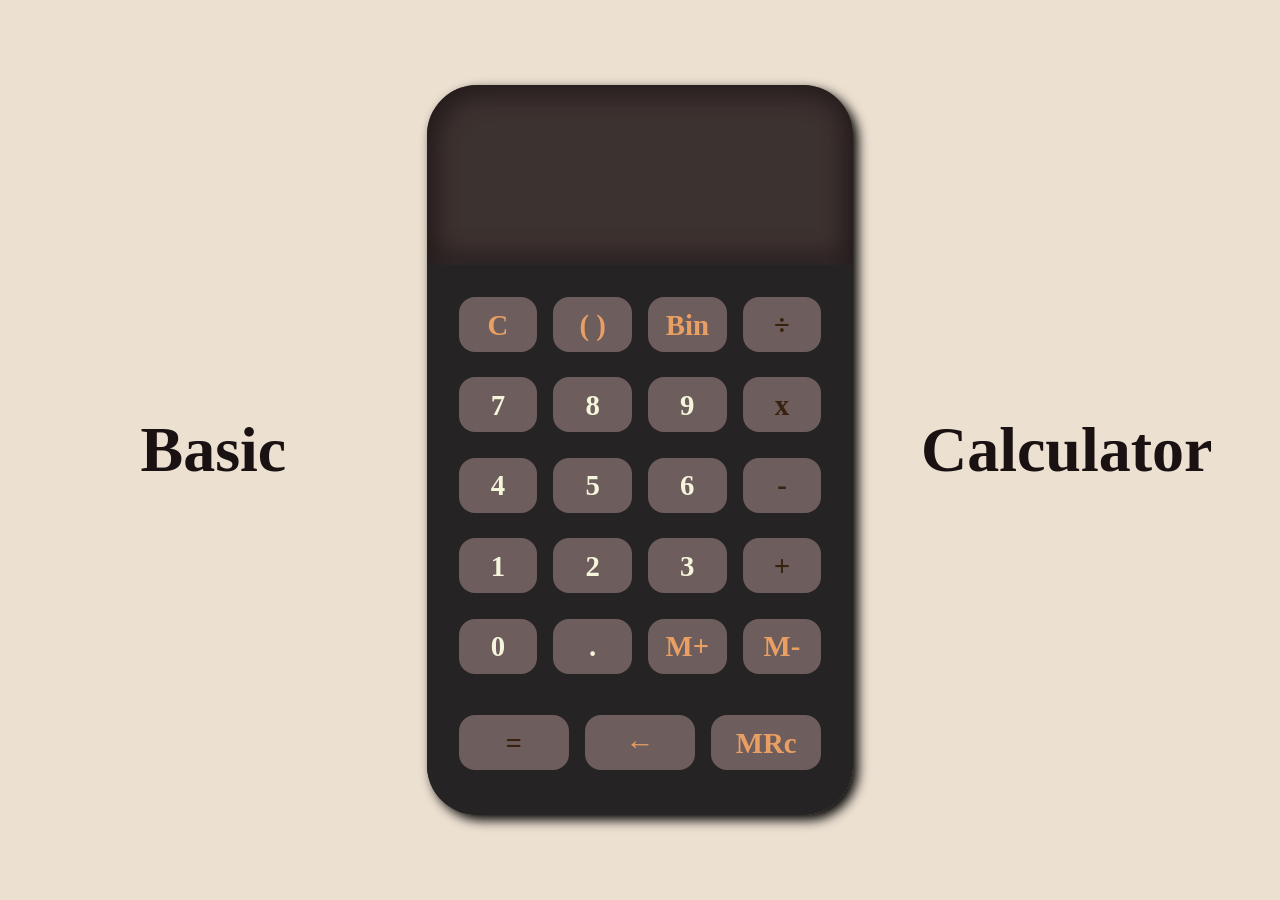
==== calcu/index.html @ f466711b "Initial Commit Need to add M function" ====
<!DOCTYPE html>
<html lang="en">
<head>
    <meta charset="UTF-8">
    <meta name="viewport" content="width=device-width, initial-scale=1.0">
    <meta http-equiv="X-UA-Compatible" content="IE=edge">
    <link rel="stylesheet" href="style.css"/>
    <title>Calculator</title>
</head>
<body>
    <div class="app">
        <div class="title">
            <h1>Basic</h1>
        </div>
        <div class="calculator">
            <div class="display">
                <div class="content">
                    <div class="input"></div>
                    <div class="output"></div>
                </div>
            </div>

            <div class="buttons">

                <div data-key="clear" class="key action">
                    <span>C</span>
                </div>

                <div data-key="brackets" class="key action">
                    <span>( )</span>
                </div>

                <div data-key="B" class="key action">
                    <span>Bin</span>
                </div>

                <div data-key="/" class="key operator">
                    <span>÷</span>
                </div>

                <div data-key="7" class="key">
                    <span>7</span>
                </div>

                <div data-key="8" class="key">
                    <span>8</span>
                </div>

                <div data-key="9" class="key">
                    <span>9</span>
                </div>

                <div data-key="*" class="key operator">
                    <span>x</span>
                </div>

                <div data-key="4" class="key">
                    <span>4</span>
                </div>

                <div data-key="5" class="key">
                    <span>5</span>
                </div>

                <div data-key="6" class="key">
                    <span>6</span>
                </div>

                <div data-key="-" class="key operator">
                    <span>-</span>
                </div>

                <div data-key="1" class="key">
                    <span>1</span>
                </div>
                
                <div data-key="2" class="key">
                    <span>2</span>
                </div>

                <div data-key="3" class="key">
                    <span>3</span>
                </div>

                <div data-key="+" class="key operator">
                    <span>+</span>
                </div>

                <div data-key="0" class="key">
                    <span>0</span>
                </div>

                <div data-key="." class="key">
                    <span>.</span>
                </div>

                <div data-key="M" class="key action">
                    <span>M+</span>
                </div>

                <div data-key="N" class="key action">
                    <span>M-</span>
                </div>

            </div>

            <div class="buttons1">
                <div data-key="=" class="key operator">
                    <span>=</span>
                </div>

                <div data-key="backspace" class="key action">
                    <span>←</span>
                </div>

                <div data-key="R" class="key action">
                    <span>MRc</span>
                </div>
            </div>

        </div>
        <div class="title">
            <h1>Calculator</h1>
        </div>
    </div>
    
    <script src="main.js"></script>
</body>
</html>
---- calcu/style.css ----
* {
    margin: 0;
    padding: 0;
    box-sizing: border-box;
    font-family: consolas;
}

body {
    background-color: rgb(236,224,209);
} 

.app {
    display: grid;
    grid-template-columns: repeat(3, 1fr);
    align-items: center;
    height: 100vh;
}

.title {
    text-align: center;
    color: rgb(26, 18, 18);
    font-size: xx-large;
}


.calculator {
    background-color: rgba(37, 28, 28, 0.884);
    width: 100%;
    max-width: 500px;
    max-height: 900px;
    display: flex;
    flex-direction: column;
    border-radius: 1.5rem;
    box-shadow: inset 8px 8px 24px rgb(37, 28, 28),
                      5px 5px 12px black;
    overflow: hidden;
    border-radius: 50px;
}

.display {
    min-height: 180px;
    padding: 1.5rem;
    display: flex;
    justify-content: flex-end;
    align-items: flex-end;
    color: beige;
    text-align: right;
    flex: 1 1 0%;
    box-shadow: inset -8px -8px 24px rgb(37, 28, 28),
                      5px 5px 12px black;
    border-radius: 50px 50px 0 0;
    border: none;
}

.display .input {
    font-size: 1.25rem;
    margin-bottom: 0.5rem;
}

.display .output {
    font-size: 3rem;
    font-weight: 700;
    width: 100%;
    max-width: 100%;
    overflow: auto;
    color: rgb(150,114,89);
}

.display .operator {
    color: rgb(133, 78, 30);
}

.display .brackets {
    color:rgb(245, 179, 93);
}

.buttons {
    background-color:  rgb(37, 35, 36);
    padding: 2rem;
    border-radius: 0 0 0 0;
    display: grid;
    grid-template-columns: repeat(4, 1fr);
    grid-template-rows: repeat(5, 1fr);
    grid-gap: 1rem;
    box-shadow: 0px -2px 16px rgb(48, 42, 42);
    height: 450px;
}

.buttons1 {
    background-color:  rgb(37, 35, 36);
    padding: 2rem;
    padding-top: 0;
    display: grid;
    grid-template-columns: repeat(3, 1fr);
    grid-template-rows: repeat(1, 1fr);
    grid-gap: 1rem;
    height: 100px;
}

.buttons .key {
    position: relative;
    cursor: pointer;
    display: block;
    height: 0;
    padding-top: 70%;
    background-color: rgb(110, 93, 93);
    border-radius: 1rem;
    transition: 0.2s;
    user-select: none;
}

.buttons1 .key {
    position: relative;
    cursor: pointer;
    display: block;
    height: 0;
    padding-top: 50%;
    background-color: rgb(110, 93, 93);
    border-radius: 1rem;
    transition: 0.2s;
    user-select: none;
}

.buttons .key span {
    position: absolute;
    top: 50%;
    left: 50%;
    transform: translate(-50%, -50%);
    font-size: 1.8rem;
    font-weight: 700;
    color: beige;
}

.buttons1 .key span {
    position: absolute;
    top: 50%;
    left: 50%;
    transform: translate(-50%, -50%);
    font-size: 1.8rem;
    font-weight: 700;
    color: beige;
}

.buttons .key:hover {
    box-shadow: inset 0px 0px 8px rgb(32, 26, 26);
}

.buttons1 .key:hover {
    box-shadow: inset 0px 0px 8px rgb(32, 26, 26);
}

.buttons .key.operator span{
    color: rgb(56,34,15);
}

.buttons .key.action span{
    color: rgb(233, 159, 99);
}


.buttons1 .key.operator span{
    color: rgb(56,34,15);
}

.buttons1 .key.action span{
    color: rgb(233, 159, 99);
}
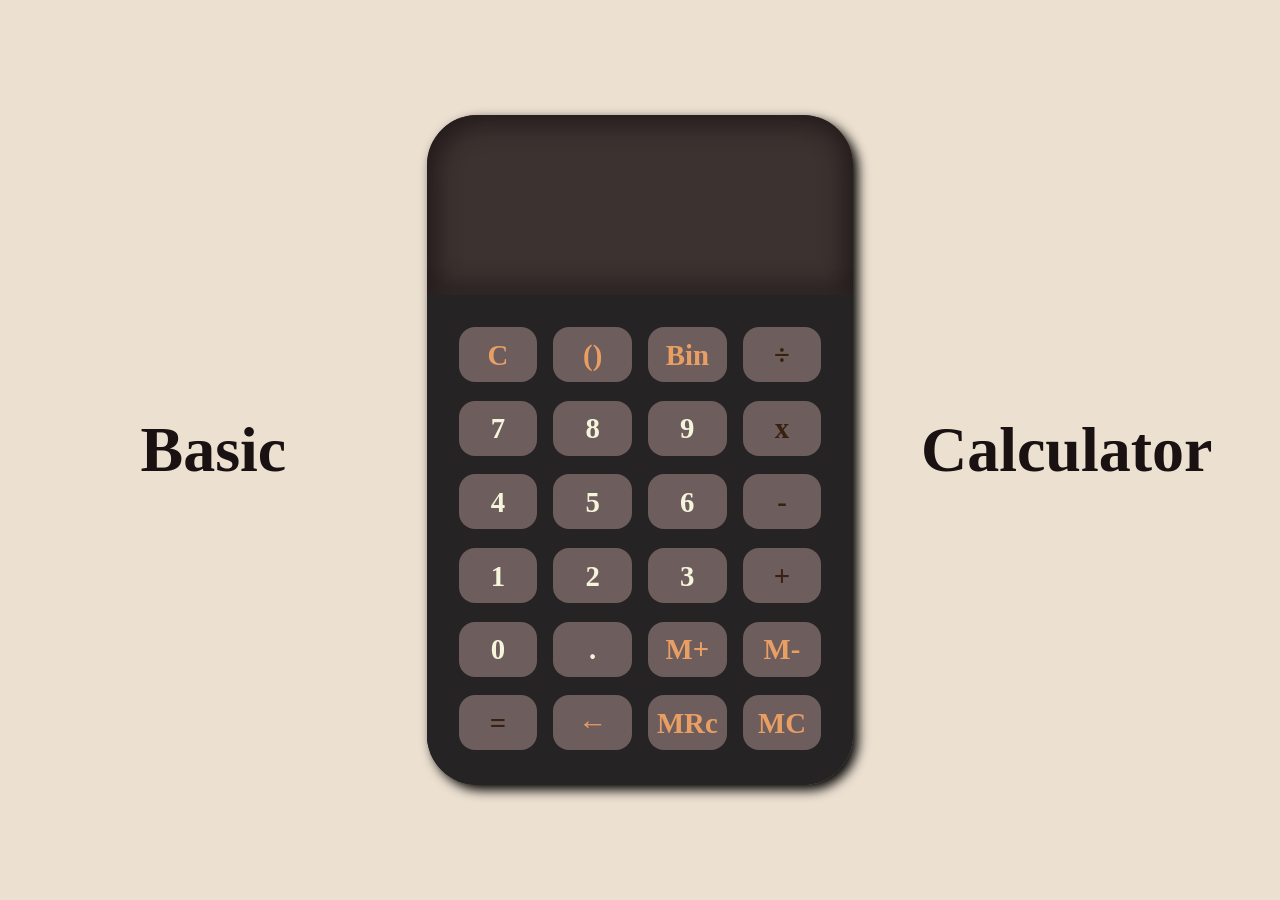
==== commit 5b6c98e0: "Final Commit" ====
--- a/calcu/index.html
+++ b/calcu/index.html
@@ -5,7 +5,7 @@
     <meta name="viewport" content="width=device-width, initial-scale=1.0">
     <meta http-equiv="X-UA-Compatible" content="IE=edge">
     <link rel="stylesheet" href="style.css"/>
-    <title>Calculator</title>
+    <title>Basic Calculator</title>
 </head>
 <body>
     <div class="app">
@@ -27,7 +27,7 @@
                 </div>
 
                 <div data-key="brackets" class="key action">
-                    <span>( )</span>
+                    <span>()</span>
                 </div>
 
                 <div data-key="B" class="key action">
@@ -102,9 +102,6 @@
                     <span>M-</span>
                 </div>
 
-            </div>
-
-            <div class="buttons1">
                 <div data-key="=" class="key operator">
                     <span>=</span>
                 </div>
@@ -116,6 +113,11 @@
                 <div data-key="R" class="key action">
                     <span>MRc</span>
                 </div>
+
+                <div data-key="C" class="key action">
+                    <span>MC</span>
+                </div>
+
             </div>
 
         </div>
--- a/calcu/style.css
+++ b/calcu/style.css
@@ -26,7 +26,7 @@
 .calculator {
     background-color: rgba(37, 28, 28, 0.884);
     width: 100%;
-    max-width: 500px;
+    max-width: 520px;
     max-height: 900px;
     display: flex;
     flex-direction: column;
@@ -80,21 +80,10 @@
     border-radius: 0 0 0 0;
     display: grid;
     grid-template-columns: repeat(4, 1fr);
-    grid-template-rows: repeat(5, 1fr);
+    grid-template-rows: repeat(6, 1fr);
     grid-gap: 1rem;
     box-shadow: 0px -2px 16px rgb(48, 42, 42);
-    height: 450px;
-}
-
-.buttons1 {
-    background-color:  rgb(37, 35, 36);
-    padding: 2rem;
-    padding-top: 0;
-    display: grid;
-    grid-template-columns: repeat(3, 1fr);
-    grid-template-rows: repeat(1, 1fr);
-    grid-gap: 1rem;
-    height: 100px;
+    height: 490px;
 }
 
 .buttons .key {
@@ -109,17 +98,6 @@
     user-select: none;
 }
 
-.buttons1 .key {
-    position: relative;
-    cursor: pointer;
-    display: block;
-    height: 0;
-    padding-top: 50%;
-    background-color: rgb(110, 93, 93);
-    border-radius: 1rem;
-    transition: 0.2s;
-    user-select: none;
-}
 
 .buttons .key span {
     position: absolute;
@@ -131,23 +109,12 @@
     color: beige;
 }
 
-.buttons1 .key span {
-    position: absolute;
-    top: 50%;
-    left: 50%;
-    transform: translate(-50%, -50%);
-    font-size: 1.8rem;
-    font-weight: 700;
-    color: beige;
-}
 
 .buttons .key:hover {
     box-shadow: inset 0px 0px 8px rgb(32, 26, 26);
 }
 
-.buttons1 .key:hover {
-    box-shadow: inset 0px 0px 8px rgb(32, 26, 26);
-}
+
 
 .buttons .key.operator span{
     color: rgb(56,34,15);
@@ -158,12 +125,6 @@
 }
 
 
-.buttons1 .key.operator span{
-    color: rgb(56,34,15);
-}
 
-.buttons1 .key.action span{
-    color: rgb(233, 159, 99);
-}
     
 
